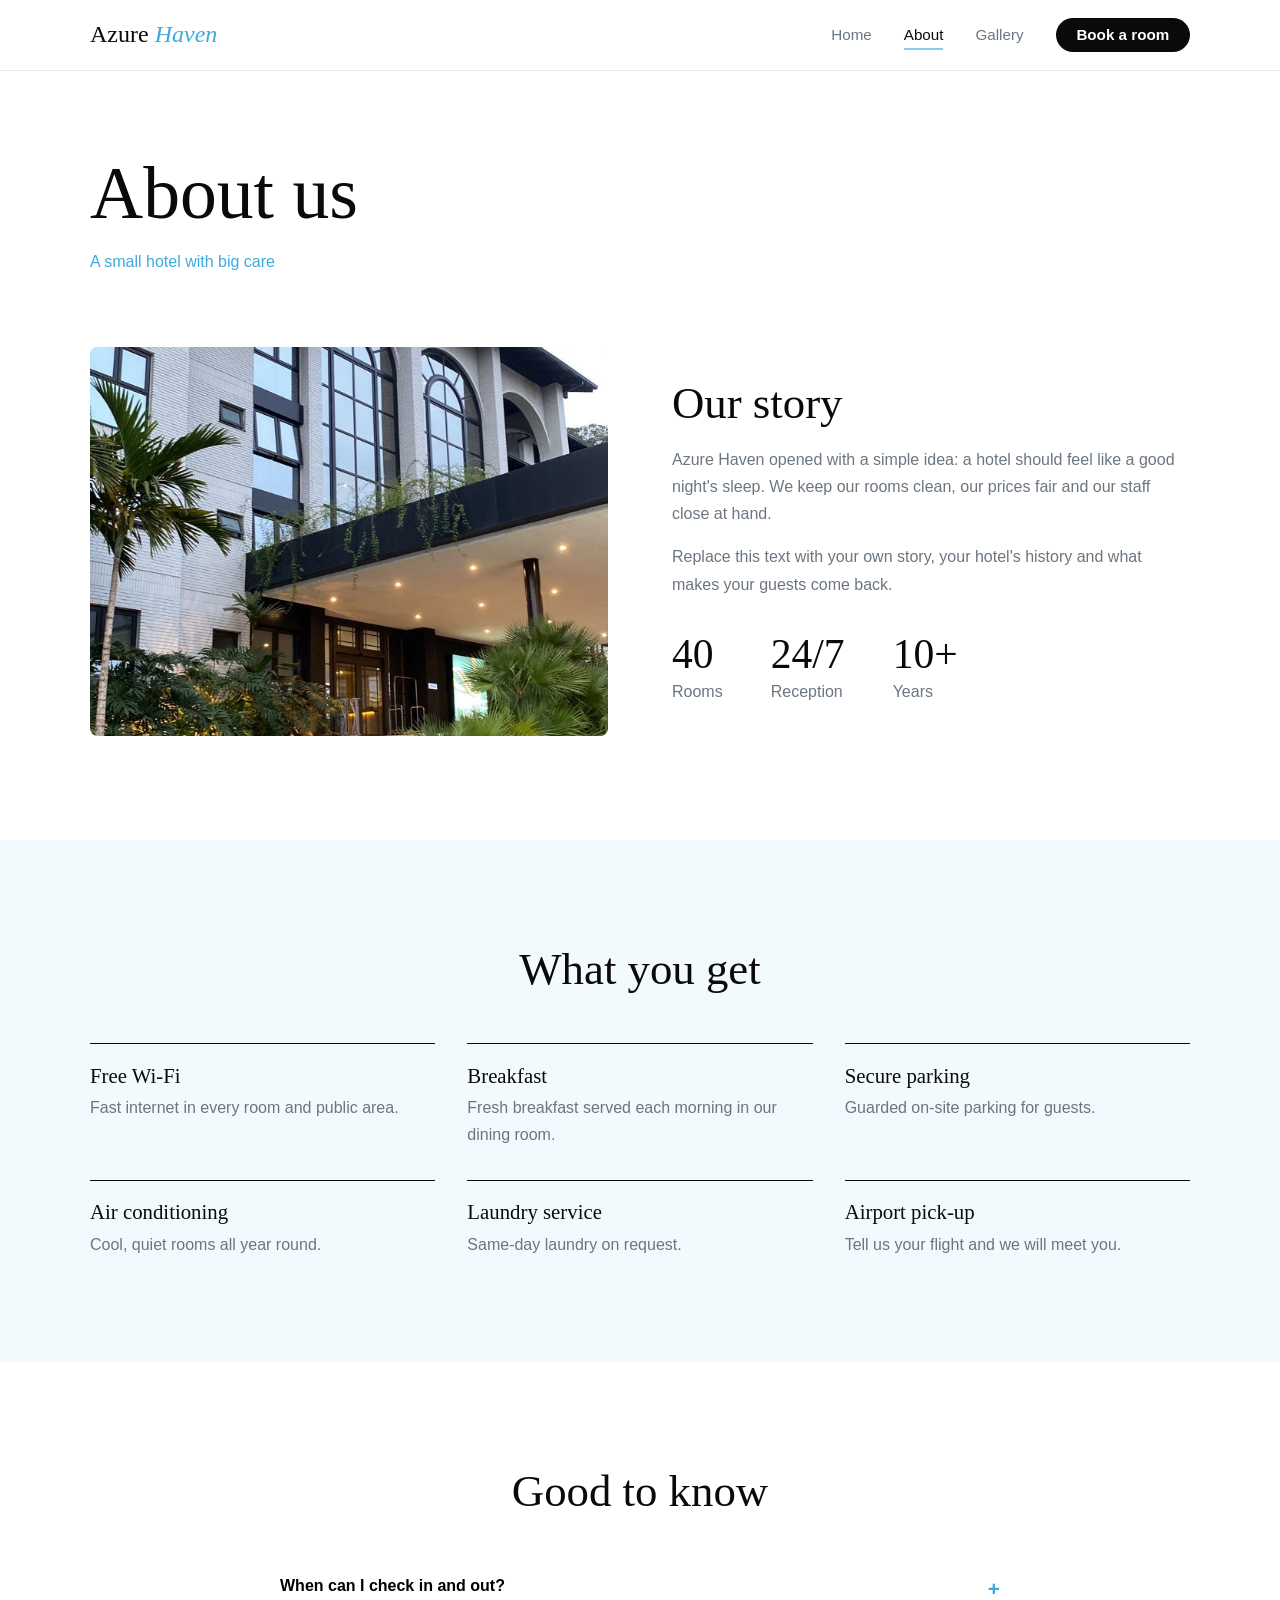
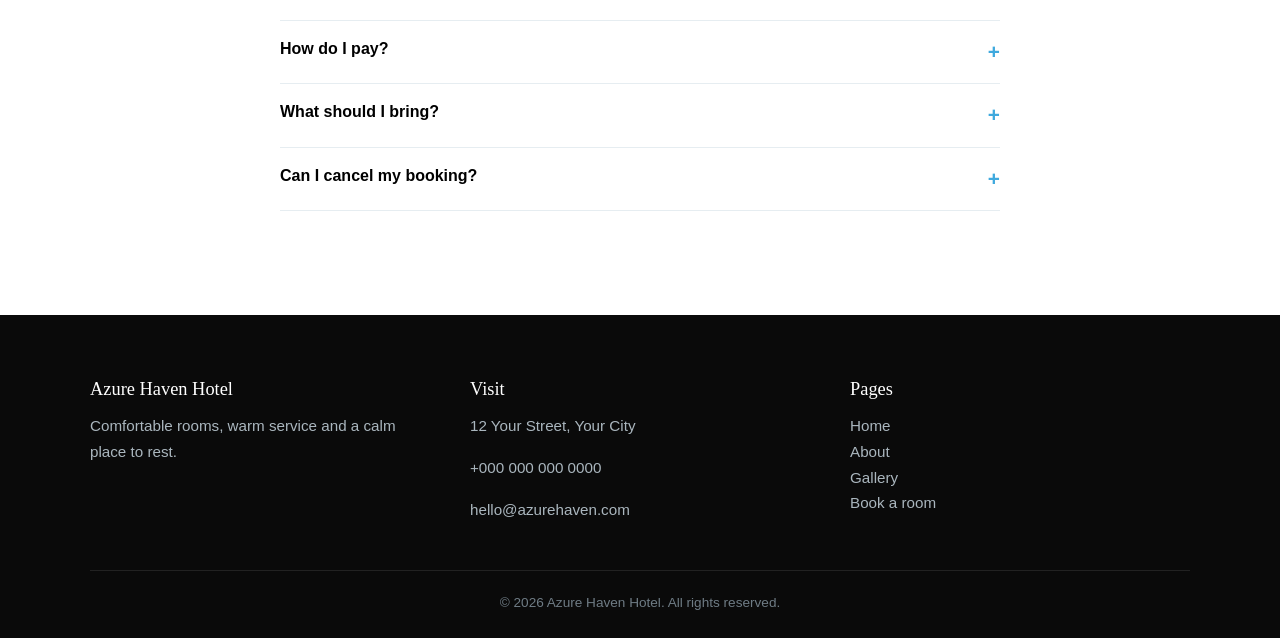
==== about.html @ 8f0439b4 "Add files via upload" ====
<!doctype html>
<html lang="en">
  <head>
    <meta charset="UTF-8" />
    <meta name="viewport" content="width=device-width,initial-scale=1" />
    <title>About | Azure Haven Hotel</title>
    <link rel="stylesheet" href="style.css" />
  </head>
  <body>
    <header class="site-header">
      <div class="container nav">
        <a class="logo" href="index.html">
          Azure
          <span>Haven</span>
        </a>
        <button class="menu-btn" aria-label="Open menu">&#9776;</button>
        <nav id="nav">
          <a href="index.html">Home</a>
          <a href="about.html" class="active">About</a>
          <a href="gallery.html">Gallery</a>
          <a class="btn btn-sm" href="booking.html">Book a room</a>
        </nav>
      </div>
    </header>
    <div class="page-hero">
      <div class="container">
        <h1>About us</h1>
        <p>A small hotel with big care</p>
      </div>
    </div>
    <section>
      <div class="container">
        <div class="grid g2 reveal">
          <div class="thumb">
            <img src="images/IMG_3235.JPG" alt="Hotel exterior" onerror="this.remove()" />
          </div>
          <div>
            <h2>Our story</h2>
            <p>
              Azure Haven opened with a simple idea: a hotel should feel like a good night's sleep.
              We keep our rooms clean, our prices fair and our staff close at hand.
            </p>
            <p>
              Replace this text with your own story, your hotel's history and what makes your guests
              come back.
            </p>
            <div class="stats">
              <div>
                <strong>40</strong>
                Rooms
              </div>
              <div>
                <strong>24/7</strong>
                Reception
              </div>
              <div>
                <strong>10+</strong>
                Years
              </div>
            </div>
          </div>
        </div>
      </div>
    </section>

    <section class="tint">
      <div class="container center reveal">
        <h2>What you get</h2>
        <div class="grid g3">
          <div class="feature">
            <h3>Free Wi-Fi</h3>
            <p>Fast internet in every room and public area.</p>
          </div>
          <div class="feature">
            <h3>Breakfast</h3>
            <p>Fresh breakfast served each morning in our dining room.</p>
          </div>
          <div class="feature">
            <h3>Secure parking</h3>
            <p>Guarded on-site parking for guests.</p>
          </div>
          <div class="feature">
            <h3>Air conditioning</h3>
            <p>Cool, quiet rooms all year round.</p>
          </div>
          <div class="feature">
            <h3>Laundry service</h3>
            <p>Same-day laundry on request.</p>
          </div>
          <div class="feature">
            <h3>Airport pick-up</h3>
            <p>Tell us your flight and we will meet you.</p>
          </div>
        </div>
      </div>
    </section>

    <section>
      <div class="container center reveal">
        <h2>Good to know</h2>
        <div class="faq">
          <button>When can I check in and out?</button>
          <div class="ans">
            <p>
              Check-in starts at 2:00 PM and check-out is at 12:00 PM. Need earlier or later? Add a
              note in the booking form.
            </p>
          </div>
          <button>How do I pay?</button>
          <div class="ans">
            <p>You pay at the hotel front desk when you arrive. Cash and cards are accepted.</p>
          </div>
          <button>What should I bring?</button>
          <div class="ans">
            <p>A valid photo ID for every adult guest. We will ask to see it at check-in.</p>
          </div>
          <button>Can I cancel my booking?</button>
          <div class="ans">
            <p>
              Yes. Call or email us with your booking reference at least 24 hours before arrival.
            </p>
          </div>
        </div>
      </div>
    </section>
    <footer>
      <div class="container">
        <div class="foot">
          <div>
            <h3>Azure Haven Hotel</h3>
            <p>Comfortable rooms, warm service and a calm place to rest.</p>
          </div>
          <div>
            <h3>Visit</h3>
            <p>12 Your Street, Your City</p>
            <p>+000 000 000 0000</p>
            <p>hello@azurehaven.com</p>
          </div>
          <div>
            <h3>Pages</h3>
            <a href="index.html">Home</a>
            <a href="about.html">About</a>
            <a href="gallery.html">Gallery</a>
            <a href="booking.html">Book a room</a>
          </div>
        </div>
        <div class="copy">
          &copy;
          <span id="year"></span>
          Azure Haven Hotel. All rights reserved.
        </div>
      </div>
    </footer>
    <script src="script.js"></script>
  </body>
</html>
---- style.css ----
/* ==========================================================
   AZURE HAVEN HOTEL - STYLESHEET
   1. Variables   2. Base      3. Header     4. Buttons
   5. Hero        6. Sections  7. Gallery    8. Booking form
   9. Footer     10. Effects  11. Mobile
   ========================================================== */

/* 1. VARIABLES - change colours and rounding here */
:root {
  --sky: #87ceeb;
  --sky-deep: #3fa9de;
  --sky-soft: #f2fafe;
  --black: #0a0a0a;
  --white: #ffffff;
  --grey: #6b7680;
  --line: #e6edf1;
  --radius: 8px;
}

/* 2. BASE */
* {
  box-sizing: border-box;
  margin: 0;
  padding: 0;
}

html {
  scroll-behavior: smooth;
}

body {
  font-family: Arial, Helvetica, sans-serif;
  font-size: 16px;
  line-height: 1.7;
  color: var(--black);
  background: var(--white);
  cursor: pointer;
}

h1,
h2,
h3,
.logo {
  font-family: "Times New Roman", Times, serif;
  font-weight: 400;
  line-height: 1.15;
}

h1 {
  font-size: clamp(2.6rem, 6vw, 4.6rem);
}

h2 {
  font-size: clamp(1.9rem, 4vw, 2.8rem);
  margin-bottom: 1rem;
}

h3 {
  font-size: 1.3rem;
  margin-bottom: 0.4rem;
}

p {
  color: var(--grey);
  max-width: 62ch;
}

p + p {
  margin-top: 1rem;
}

img {
  display: block;
  max-width: 100%;
}

a {
  color: inherit;
}

:focus-visible {
  outline: 2px solid var(--sky-deep);
  outline-offset: 3px;
}

.container {
  width: min(1100px, 90%);
  margin-inline: auto;
}

section {
  padding: 6.5rem 0;
}

.center {
  text-align: center;
}

.center p {
  margin-inline: auto;
}

.center .grid {
  text-align: left;
}

/* 3. HEADER */
.site-header {
  position: sticky;
  top: 0;
  z-index: 50;
  background: rgba(255, 255, 255, 0.94);
  backdrop-filter: blur(8px);
  border-bottom: 1px solid var(--line);
}

.nav {
  display: flex;
  align-items: center;
  justify-content: space-between;
  padding: 1.1rem 0;
}

.logo {
  font-size: 1.5rem;
  text-decoration: none;
}

.logo span {
  color: var(--sky-deep);
  font-style: italic;
}

nav {
  display: flex;
  align-items: center;
  gap: 2rem;
}

nav a {
  font-size: 0.95rem;
  color: var(--grey);
  text-decoration: none;
  transition: color 0.2s;
}

nav a:hover,
nav a.active {
  color: var(--black);
}

nav a.active {
  box-shadow: 0 2px 0 var(--sky);
}

nav a.btn {
  color: var(--white);
  box-shadow: none;
}

.menu-btn {
  display: none;
  background: none;
  border: 0;
  font-size: 1.7rem;
  cursor: pointer;
}

/* 4. BUTTONS */
.btn {
  display: inline-block;
  padding: 0.85rem 1.8rem;
  font:
    700 0.95rem Arial,
    sans-serif;
  color: var(--white);
  background: var(--black);
  border: 0;
  border-radius: 50px;
  text-decoration: none;
  cursor: pointer;
  transition:
    background 0.25s,
    color 0.25s;
}

.btn:hover {
  background: var(--sky-deep);
}

.btn-sm {
  padding: 0.55rem 1.3rem;
}

.btn-light {
  background: var(--white);
  color: var(--black);
}

.btn-light:hover {
  background: var(--sky);
}

.btn-ghost {
  background: transparent;
  color: var(--white);
  box-shadow: inset 0 0 0 1px var(--white);
}

.btn-ghost:hover {
  background: var(--white);
  color: var(--black);
}

/* 5. HERO - add your photo at images/hero.jpg */
.hero {
  display: flex;
  align-items: center;
  min-height: 88vh;
  color: var(--white);
  background:
    linear-gradient(rgba(0, 0, 0, 0.45), rgba(0, 0, 0, 0.45)),
    url("images/hero.jpg") center / cover,
    linear-gradient(160deg, var(--black), var(--sky-deep));
}

.hero h1 em {
  color: var(--sky);
}

.hero p {
  margin: 1.5rem 0 2.2rem;
  font-size: 1.15rem;
  color: #e6f3fa;
}

.hero .actions {
  display: flex;
  flex-wrap: wrap;
  gap: 1rem;
}

.page-hero {
  padding: 5rem 0 1rem;
}

.page-hero p {
  margin-top: 0.8rem;
  color: var(--sky-deep);
}

.page-hero + section {
  padding-top: 3.5rem;
}

/* 6. CONTENT SECTIONS */
.quick {
  position: relative;
  z-index: 5;
  margin-top: -3rem;
  padding: 0;
}

.quick form {
  display: grid;
  grid-template-columns: repeat(auto-fit, minmax(170px, 1fr));
  gap: 1rem;
  align-items: end;
  padding: 1.5rem;
  background: var(--white);
  border-radius: var(--radius);
  box-shadow: 0 10px 40px rgba(0, 0, 0, 0.1);
}

.grid {
  display: grid;
  gap: 2rem;
  margin-top: 3rem;
}

.g3 {
  grid-template-columns: repeat(auto-fit, minmax(260px, 1fr));
}

.g2 {
  grid-template-columns: repeat(auto-fit, minmax(300px, 1fr));
  align-items: center;
  gap: 4rem;
  margin-top: 0;
}

.thumb {
  position: relative;
  overflow: hidden;
  aspect-ratio: 4 / 3;
  border-radius: var(--radius);
  background: linear-gradient(135deg, var(--sky), var(--sky-soft));
}

.thumb img {
  position: absolute;
  inset: 0;
  width: 100%;
  height: 100%;
  object-fit: cover;
  transition: transform 0.6s;
}

.card:hover .thumb img {
  transform: scale(1.05);
}

.card .body {
  padding: 1.2rem 0 0;
}

.feature {
  padding-top: 1.2rem;
  border-top: 1px solid var(--black);
}

.tint {
  background: var(--sky-soft);
}

.dark {
  color: var(--white);
  background: var(--black);
}

.dark p {
  color: #aab6be;
}

.dark .btn {
  margin-top: 2rem;
  color: var(--black);
  background: var(--white);
}

.dark .btn:hover {
  background: var(--sky);
}

.stats {
  display: flex;
  flex-wrap: wrap;
  gap: 3rem;
  margin-top: 2rem;
  color: var(--grey);
}

.stats strong {
  display: block;
  font:
    400 2.6rem "Times New Roman",
    serif;
  color: var(--black);
}

/* FAQ (open/close is done by script.js) */
.faq {
  max-width: 720px;
  margin: 2.5rem auto 0;
  text-align: left;
}

.faq button {
  display: flex;
  justify-content: space-between;
  width: 100%;
  padding: 1.2rem 0;
  font:
    700 1rem Arial,
    sans-serif;
  text-align: left;
  background: none;
  border: 0;
  border-bottom: 1px solid var(--line);
  cursor: pointer;
}

.faq button::after {
  content: "+";
  color: var(--sky-deep);
  font-size: 1.3rem;
}

.faq button.open::after {
  content: "-";
}

.faq .ans {
  max-height: 0;
  overflow: hidden;
  transition: max-height 0.35s;
}

.faq .ans p {
  padding: 1rem 0;
}

/* 7. GALLERY */
.filters {
  display: flex;
  flex-wrap: wrap;
  gap: 1.8rem;
  margin-bottom: 2.5rem;
}

.filters button {
  padding: 0.2rem 0;
  font:
    400 1rem Arial,
    sans-serif;
  color: var(--grey);
  background: none;
  border: 0;
  border-bottom: 2px solid transparent;
  cursor: pointer;
  transition: color 0.2s;
}

.filters button:hover,
.filters button.on {
  color: var(--black);
  border-color: var(--sky);
}

.gallery {
  display: grid;
  grid-template-columns: repeat(auto-fill, minmax(260px, 1fr));
  gap: 1rem;
}

.g-item {
  position: relative;
  overflow: hidden;
  aspect-ratio: 1;
  border-radius: var(--radius);
  background: linear-gradient(135deg, var(--sky), var(--sky-soft));
  cursor: zoom-in;
}

.g-item img {
  width: 100%;
  height: 100%;
  object-fit: cover;
  transition: transform 0.6s;
}

.g-item:hover img {
  transform: scale(1.06);
}

.g-item span {
  position: absolute;
  inset: auto 0 0 0;
  padding: 1.5rem 1rem 0.8rem;
  font-size: 0.9rem;
  color: var(--white);
  background: linear-gradient(transparent, rgba(0, 0, 0, 0.6));
}

.g-item.hide {
  display: none;
}

.lightbox {
  position: fixed;
  inset: 0;
  z-index: 100;
  display: none;
  align-items: center;
  justify-content: center;
  padding: 1rem;
  background: rgba(0, 0, 0, 0.92);
}

.lightbox.show {
  display: flex;
}

.lightbox img {
  max-height: 88vh;
  border-radius: var(--radius);
}

.lightbox button {
  position: absolute;
  top: 1rem;
  right: 1.4rem;
  font-size: 2.4rem;
  color: var(--white);
  background: none;
  border: 0;
  cursor: pointer;
}

/* 8. BOOKING FORM */
.form-wrap {
  max-width: 800px;
  margin: 0 auto;
}

.fields {
  display: grid;
  grid-template-columns: repeat(2, 1fr);
  gap: 1.4rem;
}

.field {
  display: flex;
  flex-direction: column;
  gap: 0.4rem;
}

.field.full {
  grid-column: 1 / -1;
}

label {
  font-size: 0.9rem;
  font-weight: 700;
}

input,
select,
textarea {
  width: 100%;
  padding: 0.8rem 0.9rem;
  font:
    1rem Arial,
    sans-serif;
  background: var(--white);
  border: 1px solid #cfdbe2;
  border-radius: 6px;
  transition:
    border-color 0.2s,
    box-shadow 0.2s;
}

input:focus,
select:focus,
textarea:focus {
  outline: none;
  border-color: var(--sky-deep);
  box-shadow: 0 0 0 3px var(--sky-soft);
}

.field.bad input,
.field.bad select {
  border-color: #d33;
}

.err {
  min-height: 1em;
  font-size: 0.82rem;
  color: #c22;
}

.note {
  margin: 1.6rem 0;
  padding-left: 1rem;
  border-left: 3px solid var(--sky);
  color: var(--grey);
  font-size: 0.95rem;
}

.summary {
  font-weight: 700;
}

.confirm {
  display: none;
  text-align: center;
}

.confirm.show {
  display: block;
}

.confirm p {
  margin-inline: auto;
}

.tick {
  display: grid;
  place-items: center;
  width: 72px;
  height: 72px;
  margin: 0 auto 1.2rem;
  font-size: 2rem;
  background: var(--sky);
  border-radius: 50%;
  animation: pop 0.5s;
}

.ref {
  display: inline-block;
  margin: 1rem 0;
  padding: 0.4rem 1.4rem;
  font:
    400 2rem "Times New Roman",
    serif;
  color: var(--sky);
  background: var(--black);
  border-radius: var(--radius);
}

.details {
  max-width: 420px;
  margin: 1rem auto 2rem;
  text-align: left;
  border-top: 1px solid var(--line);
}

.details div {
  display: flex;
  justify-content: space-between;
  gap: 1rem;
  padding: 0.6rem 0;
  font-size: 0.95rem;
  border-bottom: 1px solid var(--line);
}

@keyframes pop {
  from {
    transform: scale(0.3);
    opacity: 0;
  }
  to {
    transform: scale(1);
    opacity: 1;
  }
}

/* 9. FOOTER */
footer {
  padding: 4rem 0 1.5rem;
  color: var(--white);
  background: var(--black);
}

.foot {
  display: grid;
  grid-template-columns: repeat(auto-fit, minmax(220px, 1fr));
  gap: 2.5rem;
}

footer h3 {
  margin-bottom: 0.8rem;
  font-size: 1.15rem;
}

footer p,
footer a {
  display: block;
  font-size: 0.95rem;
  color: #aab6be;
  text-decoration: none;
}

footer a:hover {
  color: var(--sky);
}

.copy {
  margin-top: 3rem;
  padding-top: 1.2rem;
  font-size: 0.85rem;
  text-align: center;
  color: #6f7c85;
  border-top: 1px solid #222;
}

/* 10. EFFECTS - sections fade in once when scrolled to */
.reveal {
  opacity: 0;
  transform: translateY(20px);
  transition:
    opacity 0.8s,
    transform 0.8s;
}

.reveal.in {
  opacity: 1;
  transform: none;
}

/* 11. MOBILE AND TABLET */
@media (max-width: 820px) {
  section {
    padding: 4rem 0;
  }

  .menu-btn {
    display: block;
  }

  nav {
    position: absolute;
    top: 100%;
    left: 0;
    right: 0;
    display: none;
    flex-direction: column;
    gap: 1.2rem;
    padding: 1.5rem 0 2rem;
    background: var(--white);
    border-bottom: 1px solid var(--line);
  }

  nav.open {
    display: flex;
  }

  .fields {
    grid-template-columns: 1fr;
  }

  .g2 {
    gap: 2rem;
  }
}

@media (prefers-reduced-motion: reduce) {
  * {
    transition: none !important;
    animation: none !important;
  }

  .reveal {
    opacity: 1;
    transform: none;
  }
}
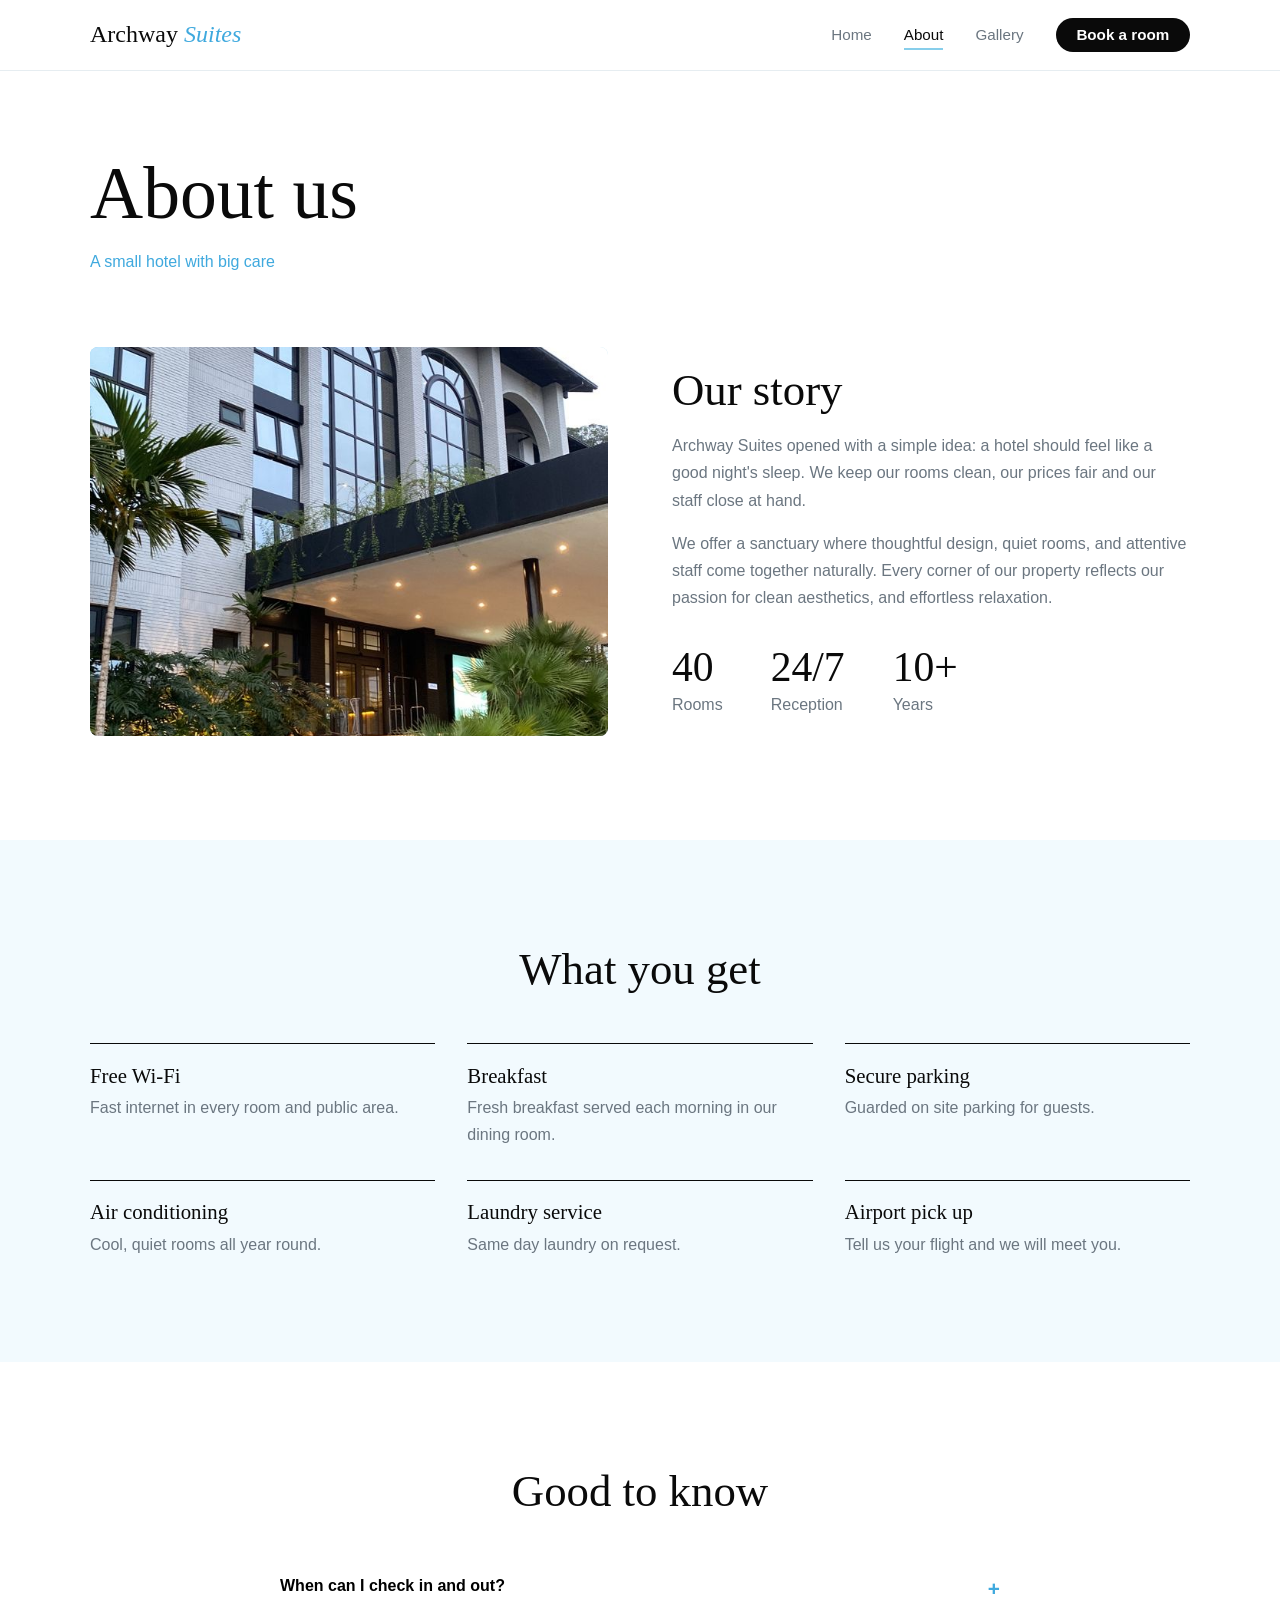
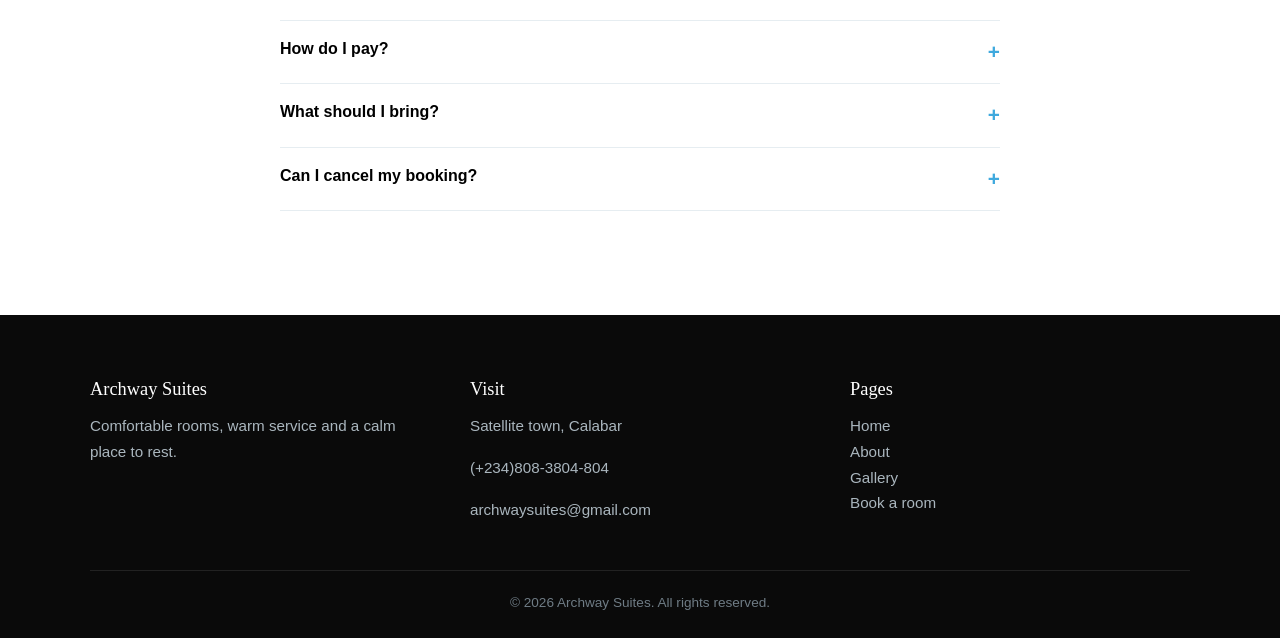
==== commit 67ae5586: "Update about.html" ====
--- a/about.html
+++ b/about.html
@@ -3,15 +3,15 @@
   <head>
     <meta charset="UTF-8" />
     <meta name="viewport" content="width=device-width,initial-scale=1" />
-    <title>About | Azure Haven Hotel</title>
+    <title>About | Archway Suites</title>
     <link rel="stylesheet" href="style.css" />
   </head>
   <body>
     <header class="site-header">
       <div class="container nav">
         <a class="logo" href="index.html">
-          Azure
-          <span>Haven</span>
+          Archway
+          <span>Suites</span>
         </a>
         <button class="menu-btn" aria-label="Open menu">&#9776;</button>
         <nav id="nav">
@@ -37,13 +37,11 @@
           <div>
             <h2>Our story</h2>
             <p>
-              Azure Haven opened with a simple idea: a hotel should feel like a good night's sleep.
+              Archway Suites opened with a simple idea: a hotel should feel like a good night's sleep.
               We keep our rooms clean, our prices fair and our staff close at hand.
             </p>
-            <p>
-              Replace this text with your own story, your hotel's history and what makes your guests
-              come back.
-            </p>
+            <p>We offer a sanctuary where thoughtful design, quiet rooms, and attentive staff come together naturally. Every corner of our property reflects our passion 
+              for clean aesthetics, and effortless relaxation.</p>
             <div class="stats">
               <div>
                 <strong>40</strong>
@@ -77,7 +75,7 @@
           </div>
           <div class="feature">
             <h3>Secure parking</h3>
-            <p>Guarded on-site parking for guests.</p>
+            <p>Guarded on site parking for guests.</p>
           </div>
           <div class="feature">
             <h3>Air conditioning</h3>
@@ -85,10 +83,10 @@
           </div>
           <div class="feature">
             <h3>Laundry service</h3>
-            <p>Same-day laundry on request.</p>
+            <p>Same day laundry on request.</p>
           </div>
           <div class="feature">
-            <h3>Airport pick-up</h3>
+            <h3>Airport pick up</h3>
             <p>Tell us your flight and we will meet you.</p>
           </div>
         </div>
@@ -102,7 +100,7 @@
           <button>When can I check in and out?</button>
           <div class="ans">
             <p>
-              Check-in starts at 2:00 PM and check-out is at 12:00 PM. Need earlier or later? Add a
+              Check in starts at 2:00 PM and check out is at 12:00 PM. Need earlier or later? Add a
               note in the booking form.
             </p>
           </div>
@@ -112,7 +110,7 @@
           </div>
           <button>What should I bring?</button>
           <div class="ans">
-            <p>A valid photo ID for every adult guest. We will ask to see it at check-in.</p>
+            <p>A valid photo ID for every adult guest. We will ask to see it at check in.</p>
           </div>
           <button>Can I cancel my booking?</button>
           <div class="ans">
@@ -127,14 +125,14 @@
       <div class="container">
         <div class="foot">
           <div>
-            <h3>Azure Haven Hotel</h3>
+            <h3>Archway Suites</h3>
             <p>Comfortable rooms, warm service and a calm place to rest.</p>
           </div>
           <div>
             <h3>Visit</h3>
-            <p>12 Your Street, Your City</p>
-            <p>+000 000 000 0000</p>
-            <p>hello@azurehaven.com</p>
+            <p>Satellite town, Calabar</p>
+            <p>(+234)808-3804-804</p>
+            <p>archwaysuites@gmail.com</p>
           </div>
           <div>
             <h3>Pages</h3>
@@ -147,7 +145,7 @@
         <div class="copy">
           &copy;
           <span id="year"></span>
-          Azure Haven Hotel. All rights reserved.
+          Archway Suites. All rights reserved.
         </div>
       </div>
     </footer>
